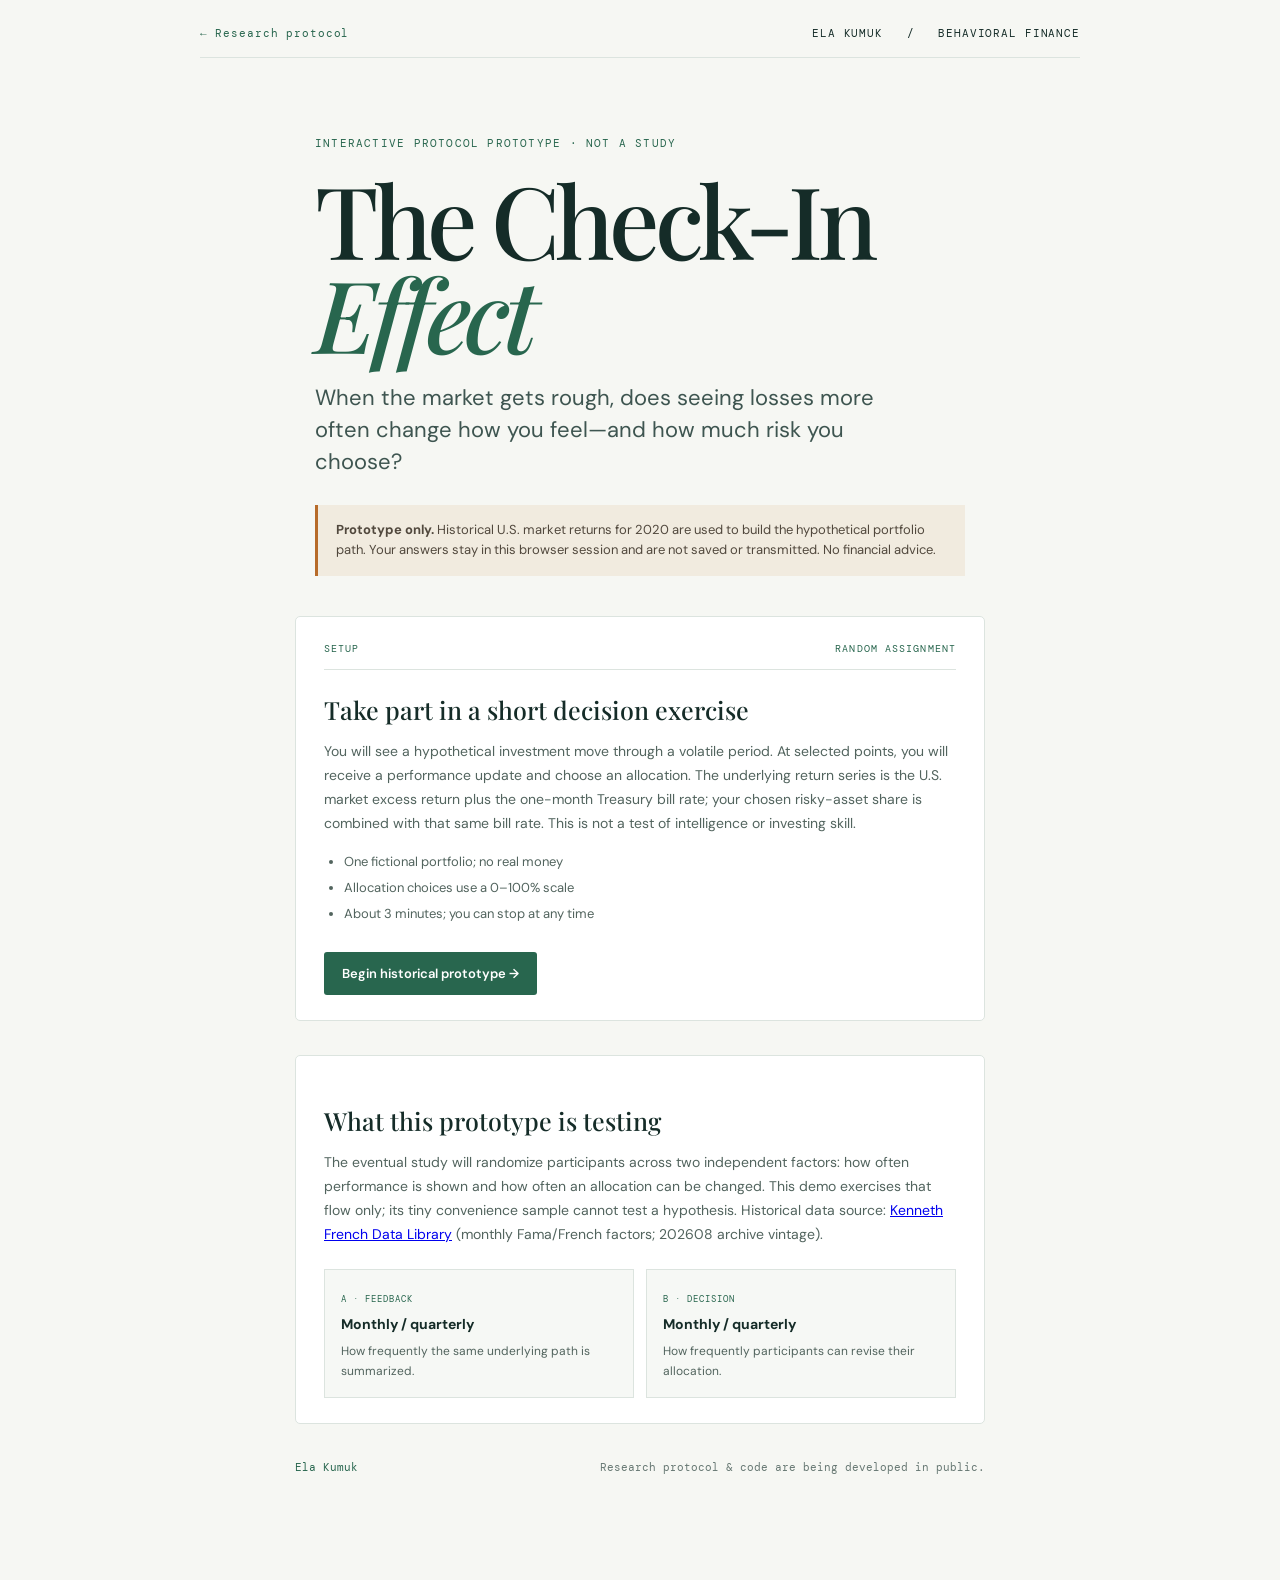
==== labs/check-in-effect/index.html @ e88018a8 "Add Behavioral Alpha Lab study prototype" ====
<!doctype html>
<html lang="en">
<head>
<meta charset="utf-8"><meta name="viewport" content="width=device-width, initial-scale=1">
<meta name="description" content="A no-data-collection prototype for a behavioral finance experiment on investment feedback frequency.">
<title>The Check-In Effect — experiment prototype</title>
<link rel="stylesheet" href="styles.css">
<style>.no-update{min-height:115px;display:grid;place-items:center;margin:15px 0;background:repeating-linear-gradient(135deg,#f7f9f6,#f7f9f6 9px,#f0f4ef 9px,#f0f4ef 18px);color:#677873;font:12px 'DM Mono',monospace}</style>
</head>
<body>
<main class="lab">
<header class="top"><a href="/cases/check-in-effect.html">&larr; Research protocol</a><span>ELA KUMUK &nbsp; / &nbsp; BEHAVIORAL FINANCE</span></header>
<section class="intro"><p class="eyebrow">Interactive protocol prototype · not a study</p><h1>The Check-In<br><em>Effect</em></h1><p class="lede">When the market gets rough, does seeing losses more often change how you feel—and how much risk you choose?</p><p class="notice"><strong>Prototype only.</strong> Historical U.S. market returns for 2020 are used to build the hypothetical portfolio path. Your answers stay in this browser session and are not saved or transmitted. No financial advice.</p></section>
<section class="panel" id="study" aria-live="polite">
<div class="panel-head"><span id="step-label">SETUP</span><span id="condition-label">RANDOM ASSIGNMENT</span></div>
<div id="screen">
<h2>Take part in a short decision exercise</h2><p>You will see a hypothetical investment move through a volatile period. At selected points, you will receive a performance update and choose an allocation. The underlying return series is the U.S. market excess return plus the one-month Treasury bill rate; your chosen risky-asset share is combined with that same bill rate. This is not a test of intelligence or investing skill.</p><ul class="setup-list"><li>One fictional portfolio; no real money</li><li>Allocation choices use a 0–100% scale</li><li>About 3 minutes; you can stop at any time</li></ul><button id="start" class="button" disabled>Loading verified return data…</button>
</div>
</section>
<section class="explain"><h2>What this prototype is testing</h2><p>The eventual study will randomize participants across two independent factors: how often performance is shown and how often an allocation can be changed. This demo exercises that flow only; its tiny convenience sample cannot test a hypothesis. Historical data source: <a href="https://mba.tuck.dartmouth.edu/pages/faculty/ken.french/data_library.html" target="_blank" rel="noopener">Kenneth French Data Library</a> (monthly Fama/French factors; 202608 archive vintage).</p><div class="factor-grid"><div><span>A · FEEDBACK</span><strong>Monthly / quarterly</strong><p>How frequently the same underlying path is summarized.</p></div><div><span>B · DECISION</span><strong>Monthly / quarterly</strong><p>How frequently participants can revise their allocation.</p></div></div></section>
<footer><a href="/">Ela Kumuk</a><span>Research protocol &amp; code are being developed in public.</span></footer>
</main><script src="app.js" defer></script>
</body></html>
---- labs/check-in-effect/styles.css ----
@import url('https://fonts.googleapis.com/css2?family=DM+Mono:wght@400;500&family=DM+Sans:wght@400;500;600;700&family=Playfair+Display:ital,wght@0,500;0,600;1,500&display=swap');
:root{color-scheme:light;--ink:#152c28;--muted:#677873;--line:#dce4df;--paper:#f6f7f3;--green:#28664e;--pale:#e8f0e9;--amber:#b76b29}*{box-sizing:border-box}body{margin:0;background:var(--paper);color:var(--ink);font-family:'DM Sans',sans-serif}.lab{max-width:940px;margin:auto;padding:26px 30px 70px}.top,.panel-head,footer{display:flex;justify-content:space-between;align-items:center}.top{font:11px 'DM Mono',monospace;letter-spacing:.08em;border-bottom:1px solid var(--line);padding-bottom:17px}.top a,footer a{color:var(--green);text-decoration:none}.intro{max-width:650px;margin:78px auto 40px}.eyebrow,.panel-head,.factor-grid span{font:11px 'DM Mono',monospace;letter-spacing:.11em;text-transform:uppercase;color:var(--green)}h1{font:500 clamp(56px,10vw,100px)/.94 'Playfair Display',serif;letter-spacing:-.055em;margin:22px 0}.intro h1 em{color:var(--green)}.lede{font-size:22px;line-height:1.45;max-width:580px;color:#3e5550}.notice{margin-top:27px;padding:15px 18px;background:#f1ebdf;border-left:3px solid var(--amber);font-size:13px;line-height:1.6;color:#51483d}.panel,.explain{max-width:690px;margin:0 auto 34px;background:white;border:1px solid var(--line);border-radius:5px;padding:25px 28px}.panel-head{padding-bottom:14px;border-bottom:1px solid var(--line);font-size:10px}.panel h2,.explain h2{font:500 25px 'Playfair Display',serif;margin:23px 0 12px}.panel p,.explain p{font-size:14px;line-height:1.7;color:#52645e}.setup-list{padding-left:20px;color:#52645e;font-size:13px;line-height:2}.button{border:0;border-radius:3px;background:var(--green);color:white;padding:13px 18px;font:600 13px 'DM Sans',sans-serif;cursor:pointer;margin-top:12px}.button:hover{background:#194d39}.factor-grid{display:grid;grid-template-columns:1fr 1fr;gap:12px;margin-top:22px}.factor-grid>div{padding:16px;background:#f6f8f5;border:1px solid var(--line)}.factor-grid span{font-size:9px}.factor-grid strong{display:block;margin:8px 0;font-size:14px}.factor-grid p{margin:0;font-size:12px}footer{max-width:690px;margin:36px auto;font:11px 'DM Mono',monospace;color:var(--muted)}.market{height:120px;width:100%;margin:15px 0}.choice{display:flex;gap:11px;align-items:center;margin:18px 0}.choice input{accent-color:var(--green);width:100%}.choice output{min-width:60px;font:16px 'DM Mono',monospace}.ratings{display:grid;grid-template-columns:1fr 1fr;gap:16px;margin:18px 0}.ratings label{font-size:12px;color:var(--muted)}.ratings input{width:100%;accent-color:var(--green)}.result{padding:16px;background:var(--pale);margin:18px 0;font-size:14px;line-height:1.6}.fine{font-size:11px!important;color:var(--muted)!important}@media(max-width:600px){.lab{padding:19px 17px}.intro{margin-top:55px}.panel,.explain{padding:20px 18px}.factor-grid,.ratings{grid-template-columns:1fr}.top span{max-width:48%;text-align:right;font-size:9px}footer{display:block;line-height:2}}
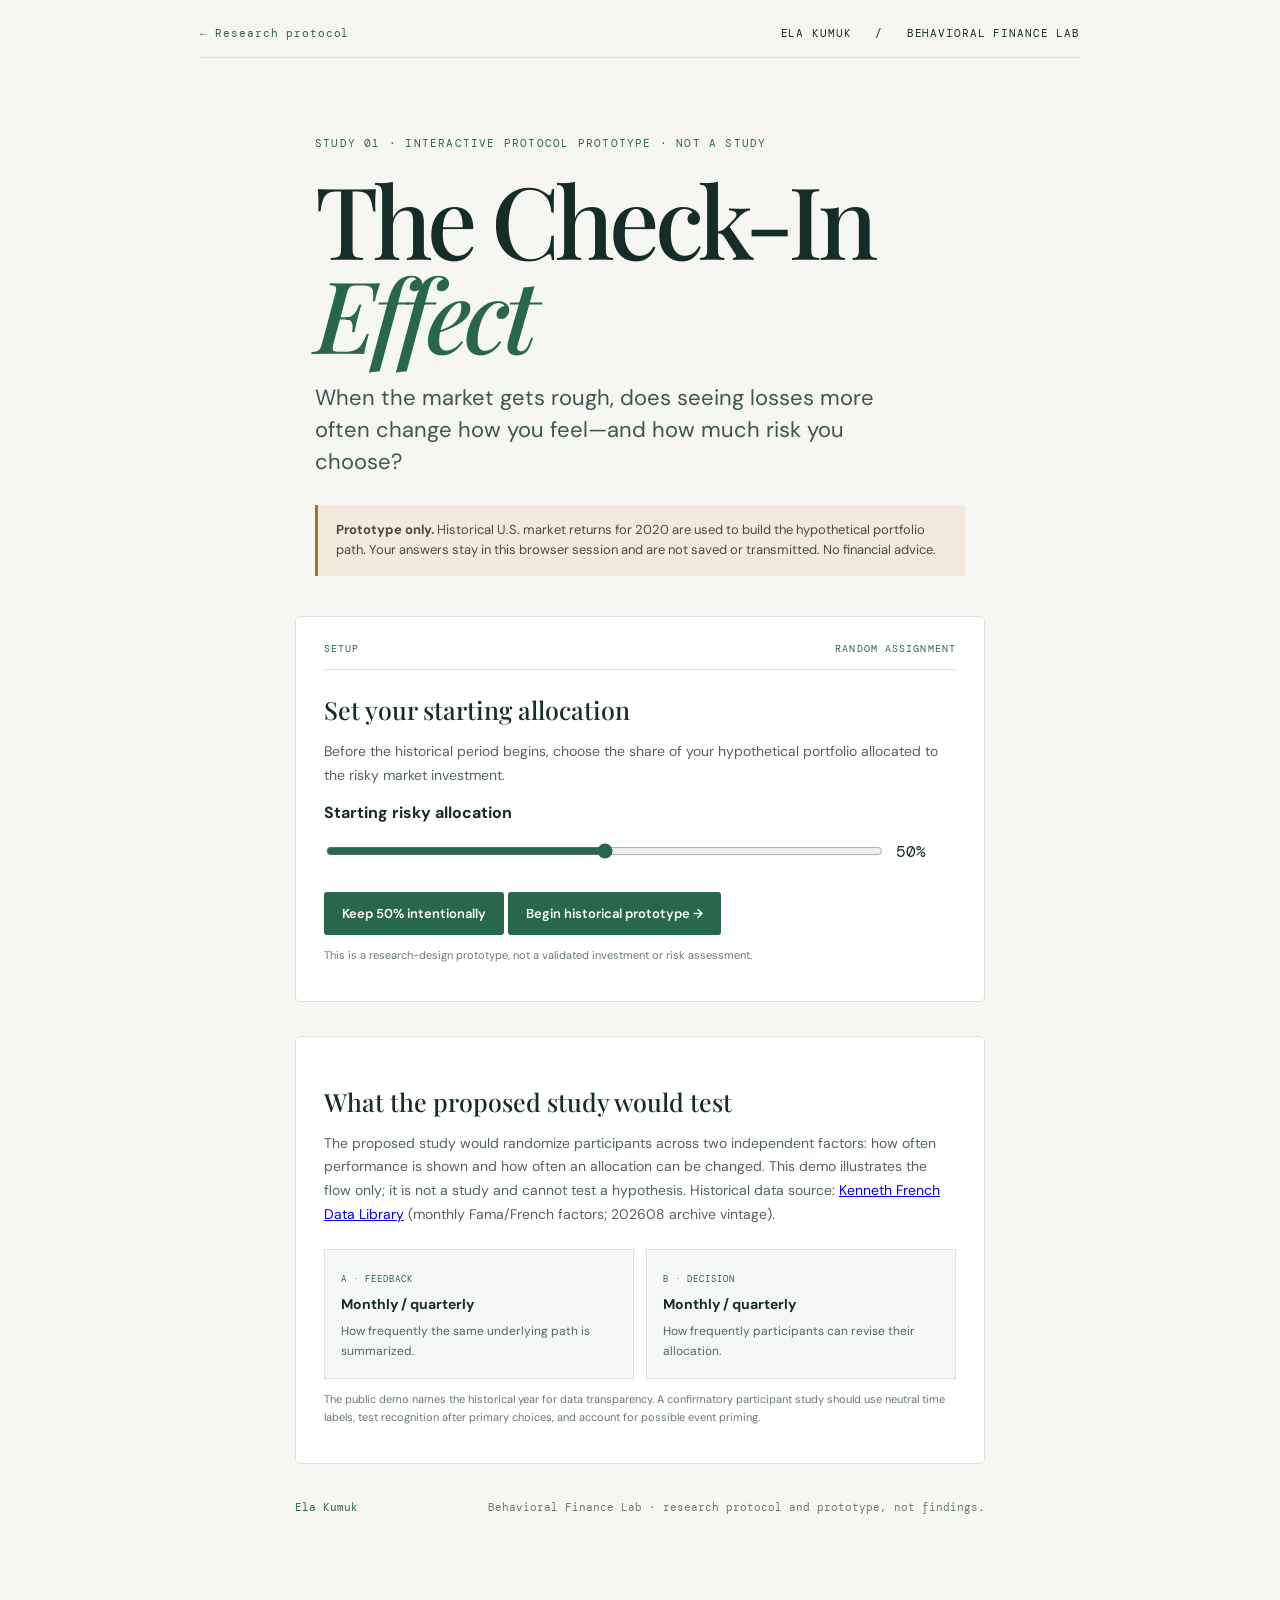
==== commit 73b8d1bf: "Behavioral Finance Lab: Study 01 feedback, baseline allocation, a11y fixes" ====
--- a/labs/check-in-effect/index.html
+++ b/labs/check-in-effect/index.html
@@ -3,21 +3,21 @@
 <head>
 <meta charset="utf-8"><meta name="viewport" content="width=device-width, initial-scale=1">
 <meta name="description" content="A no-data-collection prototype for a behavioral finance experiment on investment feedback frequency.">
-<title>The Check-In Effect — experiment prototype</title>
+<title>Behavioral Finance Lab · Study 01 — The Check-In Effect</title>
 <link rel="stylesheet" href="styles.css">
 <style>.no-update{min-height:115px;display:grid;place-items:center;margin:15px 0;background:repeating-linear-gradient(135deg,#f7f9f6,#f7f9f6 9px,#f0f4ef 9px,#f0f4ef 18px);color:#677873;font:12px 'DM Mono',monospace}</style>
 </head>
 <body>
 <main class="lab">
-<header class="top"><a href="/cases/check-in-effect.html">&larr; Research protocol</a><span>ELA KUMUK &nbsp; / &nbsp; BEHAVIORAL FINANCE</span></header>
-<section class="intro"><p class="eyebrow">Interactive protocol prototype · not a study</p><h1>The Check-In<br><em>Effect</em></h1><p class="lede">When the market gets rough, does seeing losses more often change how you feel—and how much risk you choose?</p><p class="notice"><strong>Prototype only.</strong> Historical U.S. market returns for 2020 are used to build the hypothetical portfolio path. Your answers stay in this browser session and are not saved or transmitted. No financial advice.</p></section>
-<section class="panel" id="study" aria-live="polite">
-<div class="panel-head"><span id="step-label">SETUP</span><span id="condition-label">RANDOM ASSIGNMENT</span></div>
+<header class="top"><a href="/cases/check-in-effect.html">&larr; Research protocol</a><span>ELA KUMUK &nbsp; / &nbsp; BEHAVIORAL FINANCE LAB</span></header>
+<section class="intro"><p class="eyebrow">Study 01 · Interactive protocol prototype · not a study</p><h1>The Check-In<br><em>Effect</em></h1><p class="lede">When the market gets rough, does seeing losses more often change how you feel—and how much risk you choose?</p><p class="notice"><strong>Prototype only.</strong> Historical U.S. market returns for 2020 are used to build the hypothetical portfolio path. Your answers stay in this browser session and are not saved or transmitted. No financial advice.</p></section>
+<section class="panel" id="study">
+<div class="panel-head"><span id="step-label" role="status" aria-live="polite">SETUP</span><span id="condition-label">RANDOM ASSIGNMENT</span></div>
 <div id="screen">
-<h2>Take part in a short decision exercise</h2><p>You will see a hypothetical investment move through a volatile period. At selected points, you will receive a performance update and choose an allocation. The underlying return series is the U.S. market excess return plus the one-month Treasury bill rate; your chosen risky-asset share is combined with that same bill rate. This is not a test of intelligence or investing skill.</p><ul class="setup-list"><li>One fictional portfolio; no real money</li><li>Allocation choices use a 0–100% scale</li><li>About 3 minutes; you can stop at any time</li></ul><button id="start" class="button" disabled>Loading verified return data…</button>
+<h2>Loading historical return data</h2><p>The prototype validates the archived monthly return file before the decision flow begins. No answers are being collected.</p>
 </div>
 </section>
-<section class="explain"><h2>What this prototype is testing</h2><p>The eventual study will randomize participants across two independent factors: how often performance is shown and how often an allocation can be changed. This demo exercises that flow only; its tiny convenience sample cannot test a hypothesis. Historical data source: <a href="https://mba.tuck.dartmouth.edu/pages/faculty/ken.french/data_library.html" target="_blank" rel="noopener">Kenneth French Data Library</a> (monthly Fama/French factors; 202608 archive vintage).</p><div class="factor-grid"><div><span>A · FEEDBACK</span><strong>Monthly / quarterly</strong><p>How frequently the same underlying path is summarized.</p></div><div><span>B · DECISION</span><strong>Monthly / quarterly</strong><p>How frequently participants can revise their allocation.</p></div></div></section>
-<footer><a href="/">Ela Kumuk</a><span>Research protocol &amp; code are being developed in public.</span></footer>
+<section class="explain"><h2>What the proposed study would test</h2><p>The proposed study would randomize participants across two independent factors: how often performance is shown and how often an allocation can be changed. This demo illustrates the flow only; it is not a study and cannot test a hypothesis. Historical data source: <a href="https://mba.tuck.dartmouth.edu/pages/faculty/ken.french/data_library.html" target="_blank" rel="noopener">Kenneth French Data Library</a> (monthly Fama/French factors; 202608 archive vintage).</p><div class="factor-grid"><div><span>A · FEEDBACK</span><strong>Monthly / quarterly</strong><p>How frequently the same underlying path is summarized.</p></div><div><span>B · DECISION</span><strong>Monthly / quarterly</strong><p>How frequently participants can revise their allocation.</p></div></div><p class="fine">The public demo names the historical year for data transparency. A confirmatory participant study should use neutral time labels, test recognition after primary choices, and account for possible event priming.</p></section>
+<footer><a href="/">Ela Kumuk</a><span>Behavioral Finance Lab · research protocol and prototype, not findings.</span></footer>
 </main><script src="app.js" defer></script>
 </body></html>
